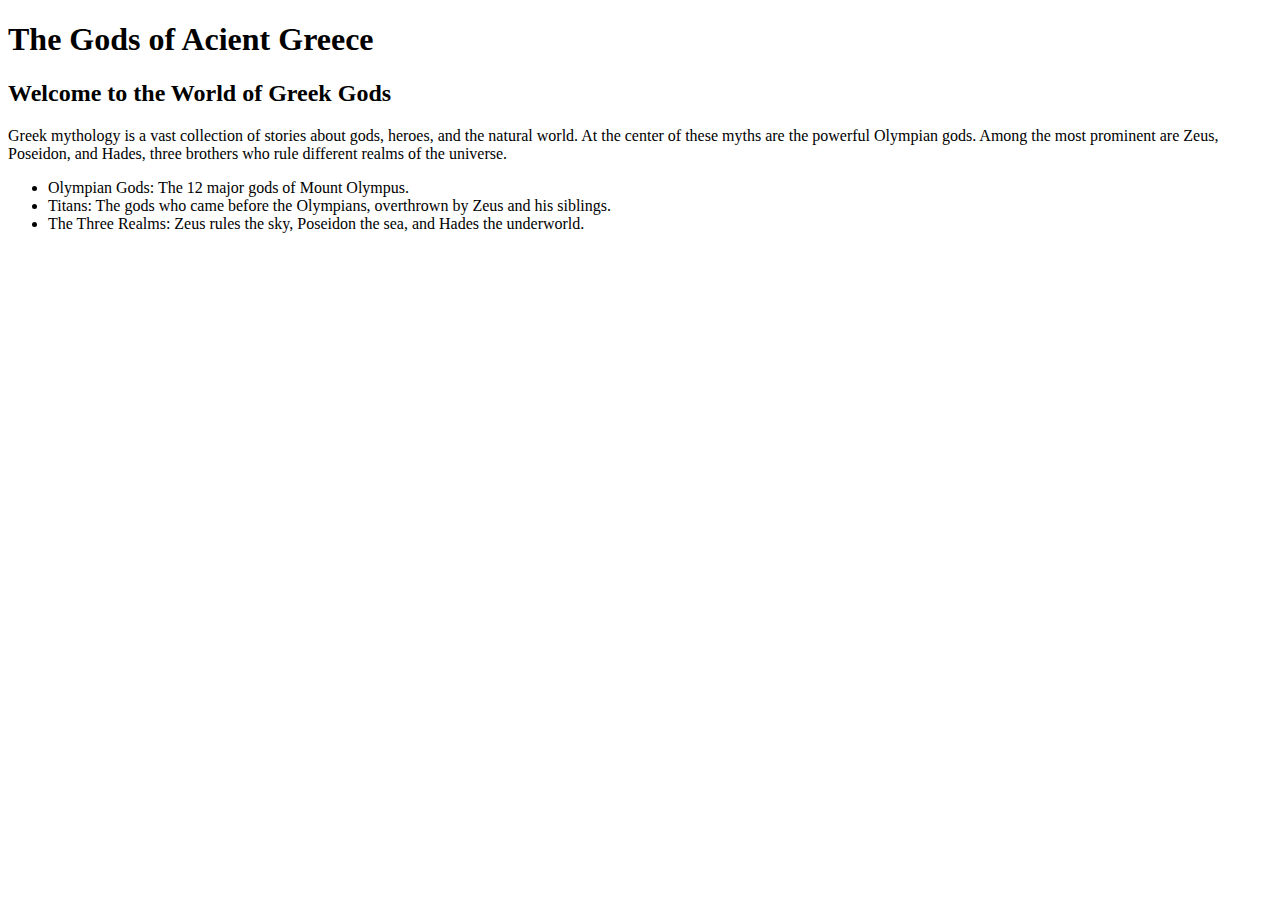
==== hades.html @ 79086314 "file structure changes" ====
<!DOCTYPE html>
<html lang="en-US">
  <head>
    <title>The Gods of Acient Greece</title>
    <link rel="stylesheet/css" href="" />
  </head>
  <body>
    <h1>The Gods of Acient Greece</h1>
    <h2>Welcome to the World of Greek Gods</h2>
    <p>
      Greek mythology is a vast collection of stories about gods, heroes, and
      the natural world. At the center of these myths are the powerful Olympian
      gods. Among the most prominent are Zeus, Poseidon, and Hades, three
      brothers who rule different realms of the universe.
    </p>
    <ul>
      <li>Olympian Gods: The 12 major gods of Mount Olympus.</li>
      <li>
        Titans: The gods who came before the Olympians, overthrown by Zeus and
        his siblings.
      </li>
      <li>
        The Three Realms: Zeus rules the sky, Poseidon the sea, and Hades the
        underworld.
      </li>
    </ul>
  </body>
</html>
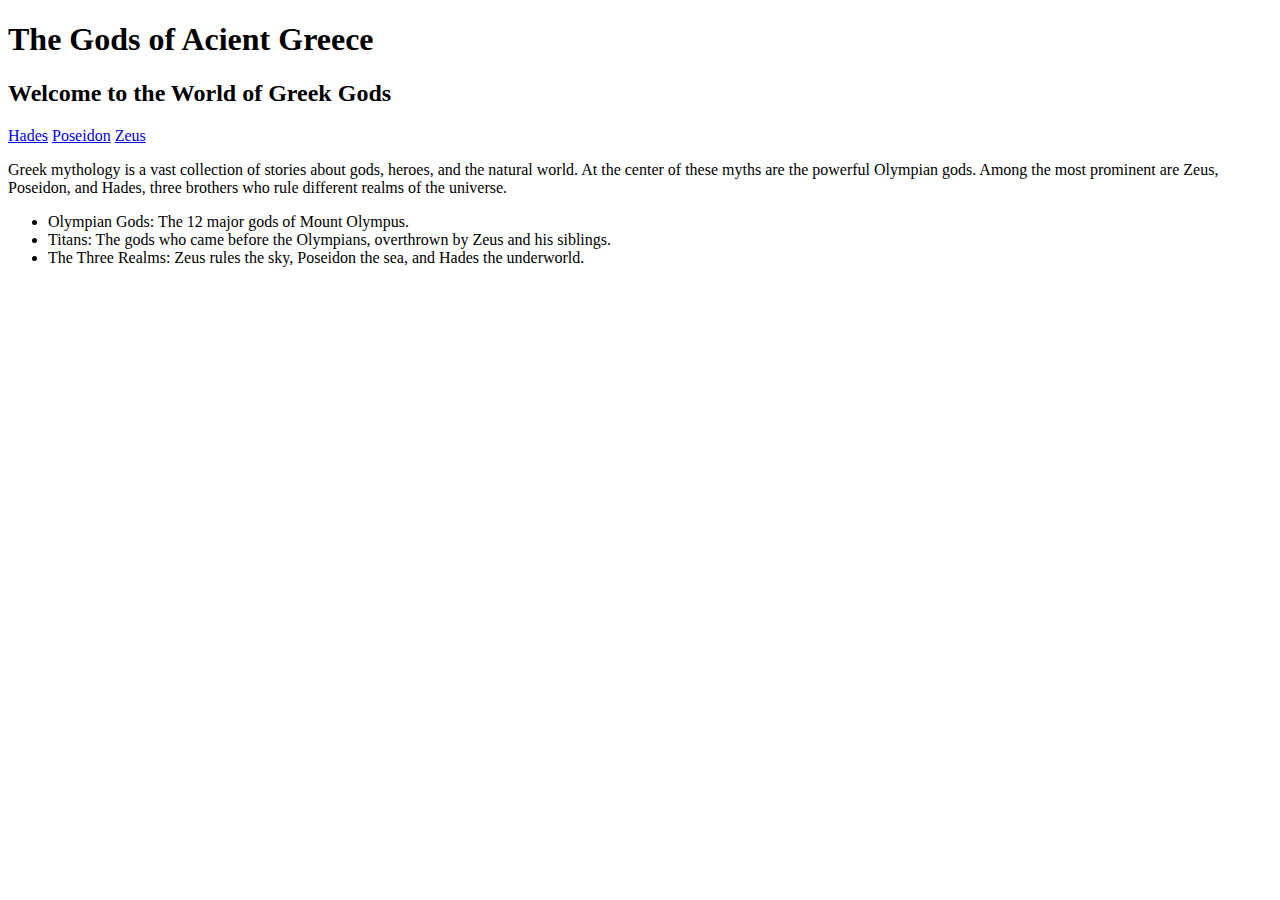
==== commit 0a64f52e: "adding some visuals" ====
--- a/hades.html
+++ b/hades.html
@@ -1,28 +1,35 @@
 <!DOCTYPE html>
 <html lang="en-US">
   <head>
-    <title>The Gods of Acient Greece</title>
-    <link rel="stylesheet/css" href="" />
+    <title>Greek Gods</title>
+    <link rel="stylesheet" type="text/css" href="style.css" />
   </head>
   <body>
-    <h1>The Gods of Acient Greece</h1>
-    <h2>Welcome to the World of Greek Gods</h2>
-    <p>
-      Greek mythology is a vast collection of stories about gods, heroes, and
-      the natural world. At the center of these myths are the powerful Olympian
-      gods. Among the most prominent are Zeus, Poseidon, and Hades, three
-      brothers who rule different realms of the universe.
-    </p>
-    <ul>
-      <li>Olympian Gods: The 12 major gods of Mount Olympus.</li>
-      <li>
-        Titans: The gods who came before the Olympians, overthrown by Zeus and
-        his siblings.
-      </li>
-      <li>
-        The Three Realms: Zeus rules the sky, Poseidon the sea, and Hades the
-        underworld.
-      </li>
-    </ul>
+    <div id="hades">
+      <div class="text-container">
+        <h1>The Gods of Acient Greece</h1>
+        <h2>Welcome to the World of Greek Gods</h2>
+        <a href="hades.html">Hades</a>
+        <a href="pseidon.html">Poseidon</a>
+        <a href="zeus.html">Zeus</a>
+        <p>
+          Greek mythology is a vast collection of stories about gods, heroes,
+          and the natural world. At the center of these myths are the powerful
+          Olympian gods. Among the most prominent are Zeus, Poseidon, and Hades,
+          three brothers who rule different realms of the universe.
+        </p>
+        <ul>
+          <li>Olympian Gods: The 12 major gods of Mount Olympus.</li>
+          <li>
+            Titans: The gods who came before the Olympians, overthrown by Zeus
+            and his siblings.
+          </li>
+          <li>
+            The Three Realms: Zeus rules the sky, Poseidon the sea, and Hades
+            the underworld.
+          </li>
+        </ul>
+      </div>
+    </div>
   </body>
 </html>
--- a/style.css
+++ b/style.css
@@ -0,0 +1,21 @@
+#landing {
+  background-image: url("landing.jpeg");
+}
+
+#poseidon {
+  background-image: url("poseidonPic.jpeg");
+}
+
+#hades {
+  background-image: url("hadesPic.jpeg");
+}
+
+#zues {
+  background-image: url("zeusPic.jpeg");
+}
+
+.text-container {
+  background-color: white;
+  color: black;
+  text-align: middle;
+}
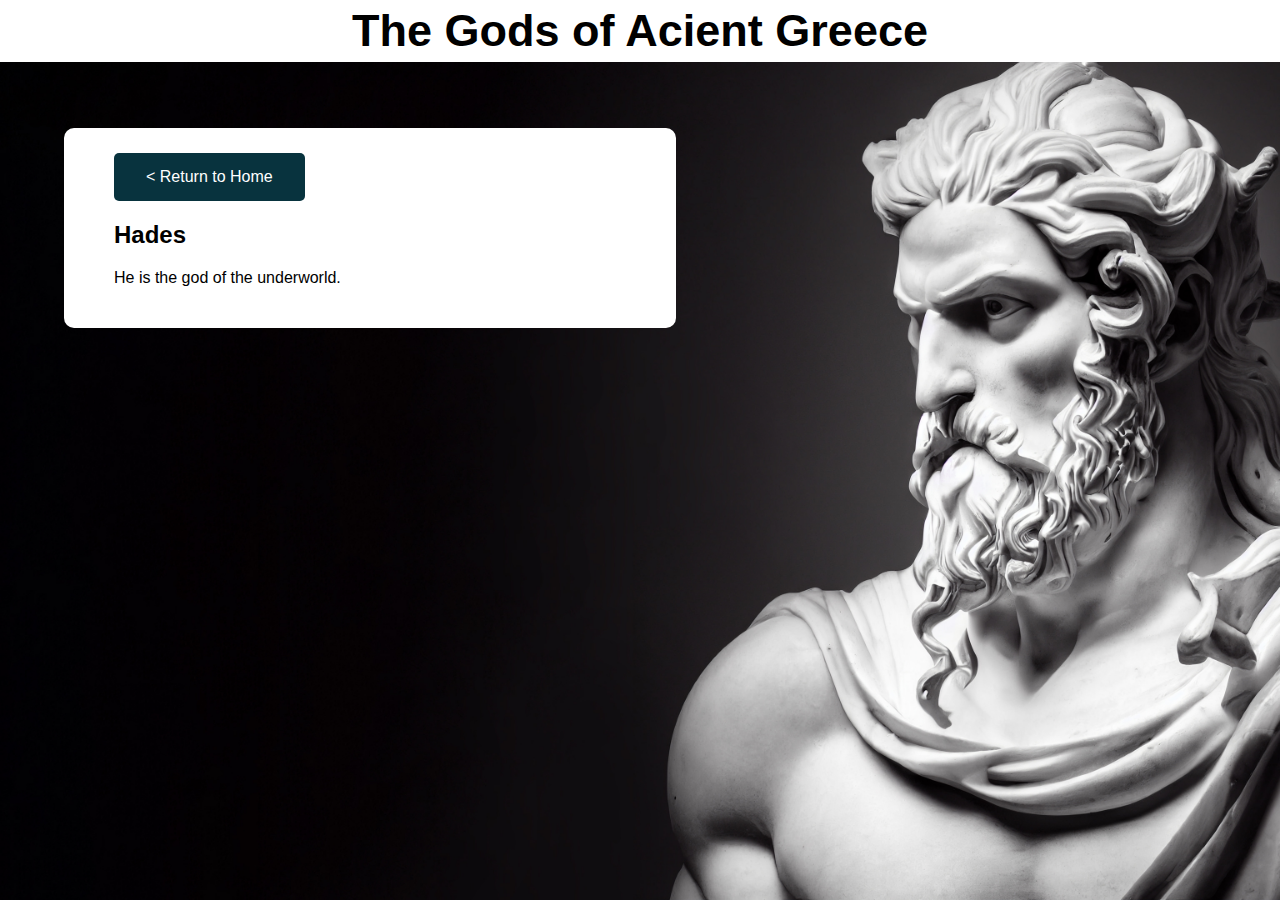
==== commit 2ed86fe4: "a bulk of the work done in terms of styling" ====
--- a/hades.html
+++ b/hades.html
@@ -4,32 +4,15 @@
     <title>Greek Gods</title>
     <link rel="stylesheet" type="text/css" href="style.css" />
   </head>
-  <body>
-    <div id="hades">
-      <div class="text-container">
-        <h1>The Gods of Acient Greece</h1>
-        <h2>Welcome to the World of Greek Gods</h2>
-        <a href="hades.html">Hades</a>
-        <a href="pseidon.html">Poseidon</a>
-        <a href="zeus.html">Zeus</a>
-        <p>
-          Greek mythology is a vast collection of stories about gods, heroes,
-          and the natural world. At the center of these myths are the powerful
-          Olympian gods. Among the most prominent are Zeus, Poseidon, and Hades,
-          three brothers who rule different realms of the universe.
-        </p>
-        <ul>
-          <li>Olympian Gods: The 12 major gods of Mount Olympus.</li>
-          <li>
-            Titans: The gods who came before the Olympians, overthrown by Zeus
-            and his siblings.
-          </li>
-          <li>
-            The Three Realms: Zeus rules the sky, Poseidon the sea, and Hades
-            the underworld.
-          </li>
-        </ul>
-      </div>
+  <body id="hades">
+    <div id="header">
+      <h1>The Gods of Acient Greece</h1>
+    </div>
+
+    <div class="text-container2">
+      <a href="index.html">&lt&nbspReturn to Home</a>
+      <h2>Hades</h2>
+      <p>He is the god of the underworld.</p>
     </div>
   </body>
 </html>
--- a/style.css
+++ b/style.css
@@ -1,21 +1,90 @@
 #landing {
-  background-image: url("landing.jpeg");
+  background-image: url(landing.jpeg);
+  background-size: 150%;
+  margin: 0%;
+  font-family: "Trebuchet MS", sans-serif;
 }
 
 #poseidon {
-  background-image: url("poseidonPic.jpeg");
+  background-image: url(poseidonPic.jpeg);
+  background-size: 120%;
+  margin: 0%;
+  font-family: "Trebuchet MS", sans-serif;
 }
 
 #hades {
-  background-image: url("hadesPic.jpeg");
+  background-image: url(hadesPic.jpeg);
+  background-size: 125%;
+  margin: 0%;
+  font-family: "Trebuchet MS", sans-serif;
 }
 
-#zues {
-  background-image: url("zeusPic.jpeg");
+#zeus {
+  background-image: url(zeusPic.jpeg);
+  background-size: 110%;
+  margin: 0%;
+  font-family: "Trebuchet MS", sans-serif;
 }
 
-.text-container {
+.text-container1 {
   background-color: white;
   color: black;
   text-align: middle;
+  padding: 25px 50px;
+  border-radius: 10px;
+  margin: 15% 0% 0% 50%;
+  width: 40%;
 }
+
+.text-container2 {
+  background-color: white;
+  color: black;
+  text-align: middle;
+  padding: 25px 50px;
+  border-radius: 10px;
+  margin: 10% 0% 0% 5%;
+  width: 40%;
+}
+
+.attributions {
+  background-color: white;
+  color: black;
+  text-align: middle;
+  padding: 5px 10px;
+  border-radius: 10px;
+  margin: 1% 0% 0% 67%;
+  width: 10%;
+}
+
+.attributions p {
+  text-align: center;
+  font-size: 10pt;
+}
+
+table {
+  width: 90%;
+  text-align: center;
+}
+
+a {
+  background-color: #08333e;
+  border: none;
+  padding: 15px 32px;
+  text-align: center;
+  display: inline-block;
+  font-size: 12pt;
+  color: white;
+  text-decoration: none;
+  border-radius: 5px;
+}
+
+h1 {
+  background-color: white;
+  width: 100%;
+  position: fixed;
+  top: 0px;
+  margin: 0%;
+  text-align: center;
+  font-size: 45px;
+  padding: 5px 0px 5px 0px;
+}
